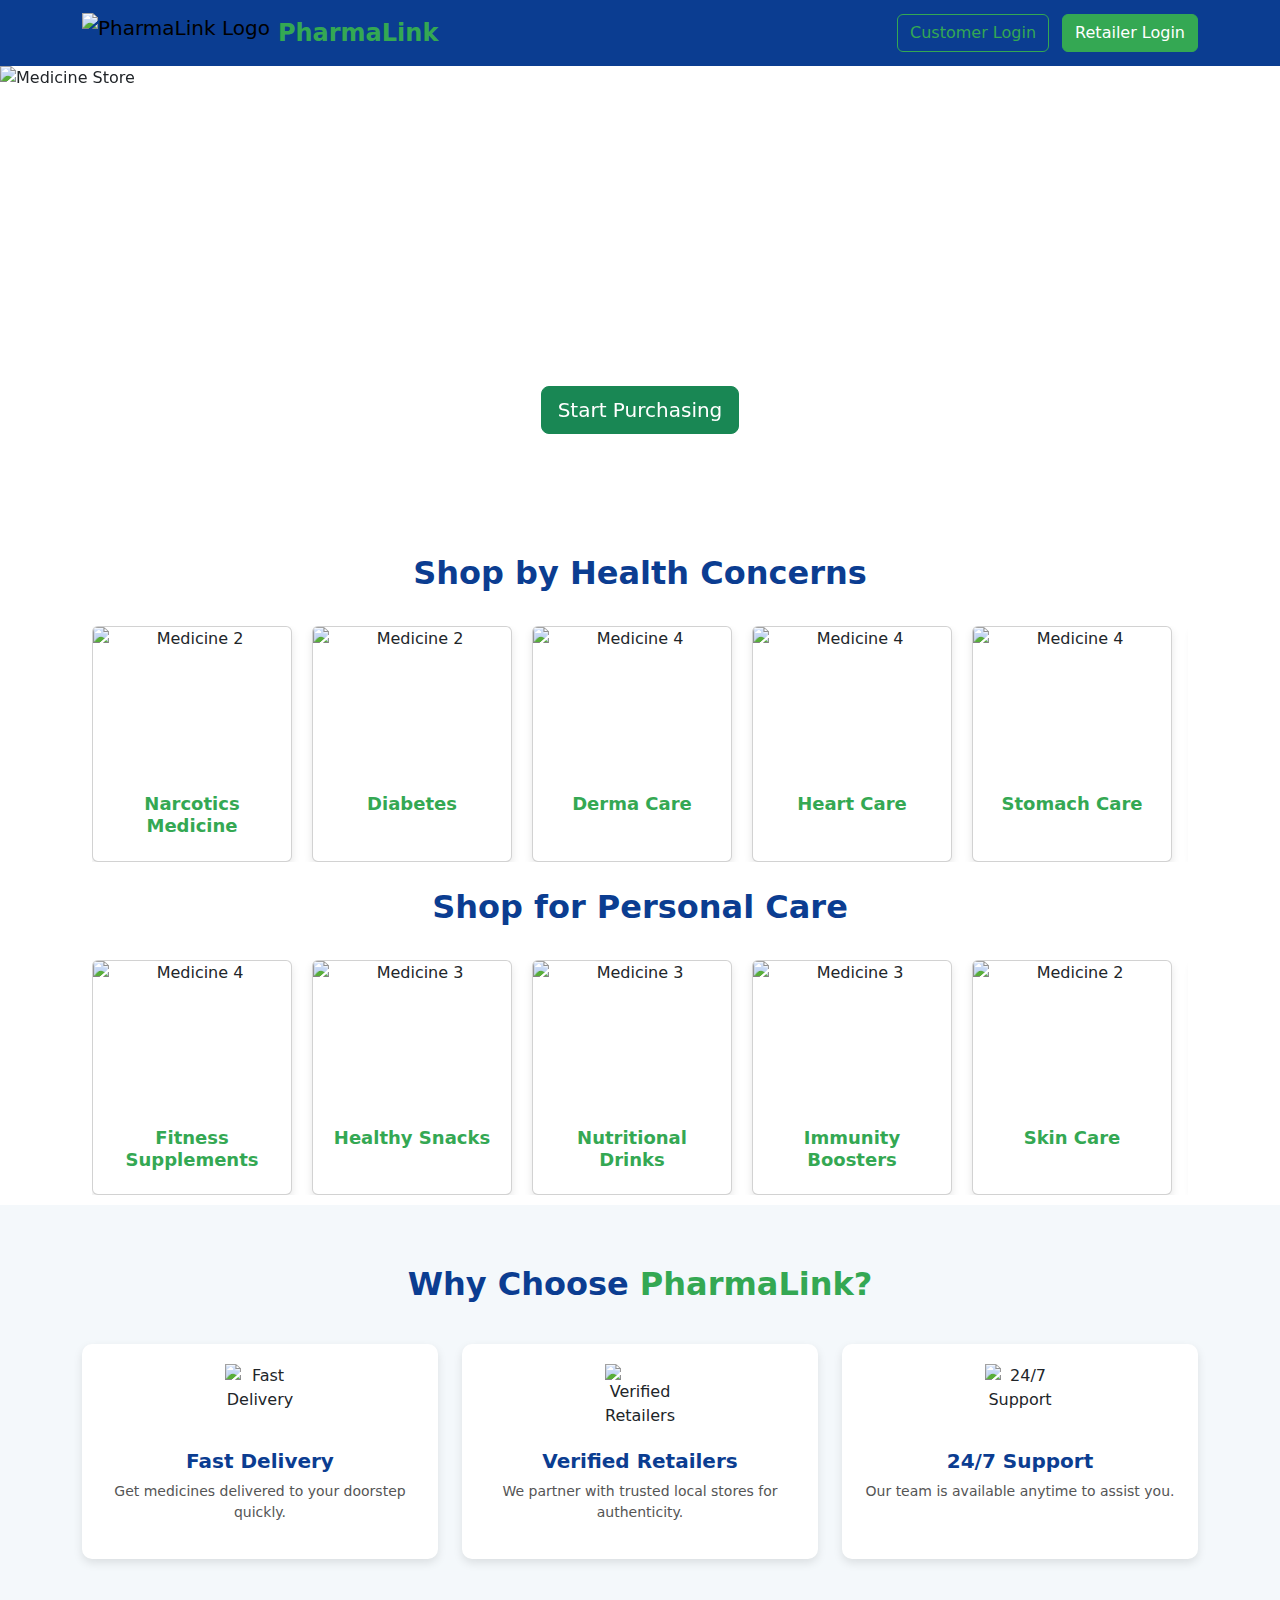
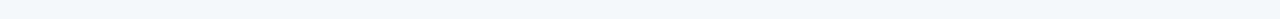
==== index.html @ 3da6a0cf "Add files via upload" ====
<!DOCTYPE html>
<html lang="en">
<head>
    <meta charset="UTF-8">
    <meta name="viewport" content="width=device-width, initial-scale=1.0">
    <title>PharmaLink - Online Medicine Marketplace</title>
    <link rel="stylesheet" href="styles.css">
    <link href="https://cdn.jsdelivr.net/npm/bootstrap@5.3.0/dist/css/bootstrap.min.css" rel="stylesheet">
</head>
<body>
    <nav class="navbar navbar-expand-lg">
        <div class="container">
            <a class="navbar-brand d-flex align-items-center" href="#">
                <img src="./src/logo-final.png" alt="PharmaLink Logo" height="40" class="me-2">
                <span class="fw-bold fs-4">PharmaLink</span>
            </a>
            <div>
                <a href="./Customer_login.html" class="btn btn-outline-primary me-2">Customer Login</a>
                <a href="./Retailer_login.html" class="btn btn-primary">Retailer Login</a>
            </div>
        </div>
    </nav>
    <div id="heroCarousel" class="carousel slide" data-bs-ride="carousel">
        <div class="carousel-inner">
            <div class="carousel-item active">
                <img src="./src/Carousel5.jpg" class="d-block w-100" alt="Medicine Store">
                <div class="carousel-caption top-0 mt-4">
                    <h1 class="display-4 fw-bold text-uppercase mt-5">Your Trusted Online Medicine Store</h1>
                    <p class="lead text-white mt-4">Find and order medicines from nearby retail stores with fast delivery</p>
                    <a href="#" class="btn btn-lg btn-success mt-4">Start Purchasing</a>
                </div>
            </div>
            <div class="carousel-item">
                <img src="./src/Carousel4.jpg" class="d-block w-100" alt="Fast Delivery">
                <div class="carousel-caption top-0 mt-4">
                    <h1 class="display-4 fw-bold text-uppercase mt-5">Your Trusted Online Medicine Store</h1>
                    <p class="lead text-white mt-4">Find and order medicines from nearby retail stores with fast delivery</p>
                    <a href="#" class="btn btn-lg btn-success mt-4">Start Purchasing</a>
                </div>
            </div>
            <div class="carousel-item">
                <img src="./src/Carousel2.jpg" class="d-block w-100" alt="Fast Delivery">
                <div class="carousel-caption top-0 mt-4">
                    <h1 class="display-4 fw-bold text-uppercase mt-5">Your Trusted Online Medicine Store</h1>
                    <p class="lead text-white mt-4">Find and order medicines from nearby retail stores with fast delivery</p>
                    <a href="#" class="btn btn-lg btn-success mt-4">Start Purchasing</a>
                </div>
            </div>
        </div>
        
        <button class="carousel-control-prev" type="button" data-bs-target="#heroCarousel" data-bs-slide="prev">
            <span class="carousel-control-prev-icon" aria-hidden="true"></span>
        </button>
        <button class="carousel-control-next" type="button" data-bs-target="#heroCarousel" data-bs-slide="next">
            <span class="carousel-control-next-icon" aria-hidden="true"></span>
        </button>
    </div>
    <section class="container my-2">
        <h2 class="text-center fw-bold" style="color: #0b3d91;">Shop by Health Concerns</h2>
        <div class="scroll-container mt-4">
            <div class="scroll-wrapper">
                <a href="./Customer_login.html" class="card">
                    <img src="./src/narco.avif" alt="Medicine 2">
                    <div class="card-body">
                        <h5 class="card-title" style="color: #34a853;">Narcotics Medicine</h5>
                    </div>
                </a>
                <a href="#" class="card">
                    <img src="./src/d1.avif" alt="Medicine 2">
                    <div class="card-body">
                        <h5 class="card-title" style="color: #34a853;">Diabetes</h5>
                    </div>
                </a>
                <a href="#" class="card">
                    <img src="./src/dc.avif" alt="Medicine 4">
                    <div class="card-body">
                        <h5 class="card-title" style="color: #34a853;">Derma Care</h5>
                    </div>
                </a>
                <a href="#" class="card">
                    <img src="./src/hc.avif" alt="Medicine 4">
                    <div class="card-body">
                        <h5 class="card-title" style="color: #34a853;">Heart Care</h5>
                    </div>
                </a>
                <a href="#" class="card">
                    <img src="./src/sc.avif" alt="Medicine 4">
                    <div class="card-body">
                        <h5 class="card-title" style="color: #34a853;">Stomach Care</h5>
                    </div>
                </a>
                <a href="#" class="card">
                    <img src="./src/lc.avif" alt="Medicine 4">
                    <div class="card-body">
                        <h5 class="card-title" style="color: #34a853;">Liver Care</h5>
                    </div>
                </a>
                <a href="#" class="card">
                    <img src="./src/bjm.avif" alt="Medicine 4">
                    <div class="card-body">
                        <h5 class="card-title" style="color: #34a853;">Bone, Joint & Muscle Care</h5>
                    </div>
                </a>
                <a href="#" class="card">
                    <img src="./src/kc.avif" alt="Medicine 4">
                    <div class="card-body">
                        <h5 class="card-title" style="color: #34a853;">Kidney Care</h5>
                    </div>
                </a>
                <a href="#" class="card">
                    <img src="./src/rc.avif" alt="Medicine 4">
                    <div class="card-body">
                        <h5 class="card-title" style="color: #34a853;">Respiratory Care</h5>
                    </div>
                </a>
                <a href="#" class="card">
                    <img src="./src/ec.avif" alt="Medicine 4">
                    <div class="card-body">
                        <h5 class="card-title" style="color: #34a853;">Eye Care</h5>
                    </div>
                </a>
                <a href="#" class="card">
                    <img src="./src/dec.jpg" alt="Medicine 4">
                    <div class="card-body">
                        <h5 class="card-title" style="color: #34a853;">Dental Care</h5>
                    </div>
                </a>
                <a href="#" class="card">
                    <img src="./src/anti.jpeg" alt="Medicine 3">
                    <div class="card-body">
                        <h5 class="card-title" style="color: #34a853;">Antibiotic</h5>
                    </div>
                </a>
            </div>
        </div>
    </section>
    
    <section class="container mt-3">
        <h2 class="text-center fw-bold" style="color: #0b3d91;">Shop for Personal Care</h2>
        <div class="scroll-container mt-4">
            <div class="scroll-wrapper">
                <a href="#" class="card">
                    <img src="./src/fs.avif" alt="Medicine 4">
                    <div class="card-body">
                        <h5 class="card-title" style="color: #34a853;">Fitness Supplements</h5>
                    </div>
                </a>
                <a href="#" class="card">
                    <img src="./src/healthy.jpg" alt="Medicine 3">
                    <div class="card-body">
                        <h5 class="card-title" style="color: #34a853;">Healthy Snacks</h5>
                    </div>
                </a>
                <a href="#" class="card">
                    <img src="./src/nd.jpg" alt="Medicine 3">
                    <div class="card-body">
                        <h5 class="card-title" style="color: #34a853;">Nutritional Drinks</h5>
                    </div>
                </a>
                <a href="#" class="card">
                    <img src="./src/imb.jpg" alt="Medicine 3">
                    <div class="card-body">
                        <h5 class="card-title" style="color: #34a853;">Immunity Boosters</h5>
                    </div>
                </a>
                <a href="#" class="card">
                    <img src="./src/skinc.jpg" alt="Medicine 2">
                    <div class="card-body">
                        <h5 class="card-title" style="color: #34a853;">Skin Care</h5>
                    </div>
                </a>
                <a href="#" class="card">
                    <img src="./src/hair.jpg" alt="Medicine 4">
                    <div class="card-body">
                        <h5 class="card-title" style="color: #34a853;">Hair Care</h5>
                    </div>
                </a>
                <a href="#" class="card">
                    <img src="./src/dec.jpg" alt="Medicine 4">
                    <div class="card-body">
                        <h5 class="card-title" style="color: #34a853;">Oral Care</h5>
                    </div>
                </a>
                <a href="#" class="card">
                    <img src="./src/elderly.avif" alt="Medicine 4">
                    <div class="card-body">
                        <h5 class="card-title" style="color: #34a853;">Elderly Care</h5>
                    </div>
                </a>
                <a href="#" class="card">
                    <img src="./src/baby.avif" alt="Medicine 4">
                    <div class="card-body">
                        <h5 class="card-title" style="color: #34a853;">Baby Care</h5>
                    </div>
                </a>
                <a href="#" class="card">
                    <img src="./src/women.avif" alt="Medicine 4">
                    <div class="card-body">
                        <h5 class="card-title" style="color: #34a853;">Women Care</h5>
                    </div>
                </a>
                <a href="#" class="card">
                    <img src="./src/men.jpg" alt="Medicine 4">
                    <div class="card-body">
                        <h5 class="card-title" style="color: #34a853;">Men Grooming</h5>
                    </div>
                </a>
                <a href="#" class="card">
                    <img src="./src/pet.jpg" alt="Medicine 4">
                    <div class="card-body">
                        <h5 class="card-title" style="color: #34a853;">Pet Care</h5>
                    </div>
                </a>
                <a href="#" class="card">
                    <img src="./src/wellnes.avif" alt="Medicine 4">
                    <div class="card-body">
                        <h5 class="card-title" style="color: #34a853;">Sexual Wellness</h5>
                    </div>
                </a>
            </div>
        </div>
    </section>
    
    <section class="features-section">
        <div class="container text-center">
            <h2 class="section-title">Why Choose <span>PharmaLink?</span></h2>
            <div class="row">
                <div class="col-md-4">
                    <div class="feature-card">
                        <img src="./src/fd1.png" alt="Fast Delivery">
                        <h5>Fast Delivery</h5>
                        <p>Get medicines delivered to your doorstep quickly.</p>
                    </div>
                </div>
                <div class="col-md-4">
                    <div class="feature-card">
                        <img src="./src/vs.webp" alt="Verified Retailers">
                        <h5>Verified Retailers</h5>
                        <p>We partner with trusted local stores for authenticity.</p>
                    </div>
                </div>
                <div class="col-md-4">
                    <div class="feature-card">
                        <img src="./src/24d.avif" alt="24/7 Support">
                        <h5>24/7 Support</h5>
                        <p>Our team is available anytime to assist you.</p>
                    </div>
                </div>
            </div>
        </div>
    </section>
    
    <script src="https://cdn.jsdelivr.net/npm/bootstrap@5.3.0/dist/js/bootstrap.bundle.min.js"></script>
</body>
</html>
---- styles.css ----
/* Navbar Styling */
.navbar {
    background-color: #0b3d91; /* Dark Blue from logo */
}
.navbar .navbar-brand span {
    color: #34a853; /* Green from logo */
}
.navbar .btn-outline-primary {
    color: #34a853;
    border-color: #34a853;
}
.navbar .btn-outline-primary:hover {
    background-color: #34a853;
    color: white;
}
.navbar .btn-primary {
    background-color: #34a853;
    border-color: #34a853;
}
/* Hero Section */
.hero {
    background: url('/mnt/data/A_digital_photograph_for_an_online_medicine_store_.png') no-repeat center center;
    background-size: cover;
    color: white;
    height: 60vh;
    display: flex;
    align-items: center;
    justify-content: center;
    text-align: center;
    position: relative;
}
.hero-overlay {
    position: absolute;
    top: 0;
    left: 0;
    width: 100%;
    height: 100%;
    background: rgba(0, 0, 0, 0.5);
}
.hero-content {
    position: relative;
    z-index: 2;
    padding: 20px;
    max-width: 90%;
}

/* Carousel Text */

.carousel-item {
    position: relative;
    height: 480px;
}
.carousel-item img {
    height: 450px; /* Keeps it rectangular */
    object-fit: cover; /* Prevents stretching */
}
.carousel-item p{
    color: #D1E7DD;
}
.scroll-container {
    position: relative;
    display: flex;
    align-items: center;
    overflow: hidden;
    padding: 10px;
}

.scroll-wrapper {
    display: flex;
    gap: 20px;
    overflow-x: auto;
    scroll-behavior: smooth;
    -ms-overflow-style: none;  /* Hides scrollbar for IE and Edge */
    scrollbar-width: none;  /* Hides scrollbar for Firefox */
}

.scroll-wrapper::-webkit-scrollbar {
    display: none; /* Hides scrollbar for Chrome, Safari */
}

/* Card Styling */
.card {
    width: 200px;
    background: #ffffff;
    border-radius: 10px;
    overflow: hidden;
    box-shadow: 0px 4px 8px rgba(0, 0, 0, 0.1);
    text-align: center;
    flex: 0 0 auto;
    text-decoration: none;
    color: inherit;
    transition: transform 0.3s ease, box-shadow 0.3s ease;
}

/* Image Styling */
.card img {
    width: 100%;
    height: 150px;
    object-fit: cover;
    transition: transform 0.3s ease;
}

/* Hover Effects */
.card:hover {
    transform: translateY(-8px);
    box-shadow: 0px 8px 16px rgba(0, 0, 0, 0.2);
    cursor: pointer;
}

.card:hover img {
    transform: scale(1.1);
}

/* Card Text */
.card-body {
    padding: 15px;
}

.card-title {
    font-size: 18px;
    color: #0b3d91;
    font-weight: bold;
}

/* Scroll Buttons */
.scroll-btn {
    position: absolute;
    background-color: rgba(11, 61, 145, 0.8);
    color: white;
    border: none;
    cursor: pointer;
    padding: 10px 15px;
    font-size: 20px;
    border-radius: 50%;
    transition: background 0.3s ease;
}

.scroll-btn:hover {
    background-color: #34a853;
}

.left {
    left: 0;
}

.right {
    right: 0;
}


.features-section {
    background-color: #f4f8fb; /* Light background for contrast */
    padding: 60px 0;
}

.section-title {
    color: #0b3d91; /* Dark blue */
    font-weight: bold;
    margin-bottom: 40px;
}

.section-title span {
    color: #34a853; /* Green highlight */
}

.feature-card {
    background: white;
    padding: 20px;
    border-radius: 10px;
    box-shadow: 0 4px 10px rgba(0, 0, 0, 0.1);
    transition: transform 0.3s ease-in-out;
    display: flex;
    flex-direction: column;
    justify-content: center;
    align-items: center;
    height: 100%;
}

.feature-card:hover {
    transform: scale(1.05);
}

.feature-card img {
    width: 70px; /* Increased size */
    height: 70px; /* Maintain aspect ratio */
    margin-bottom: 15px;
}

.feature-card h5 {
    color: #0b3d91;
    font-weight: bold;
}

.feature-card p {
    color: #555;
    font-size: 14px;
    flex-grow: 1;
}
.row {
    display: flex;
    flex-wrap: wrap;
    justify-content: center;
}
.navbar-brand {
    text-decoration: none !important;
}
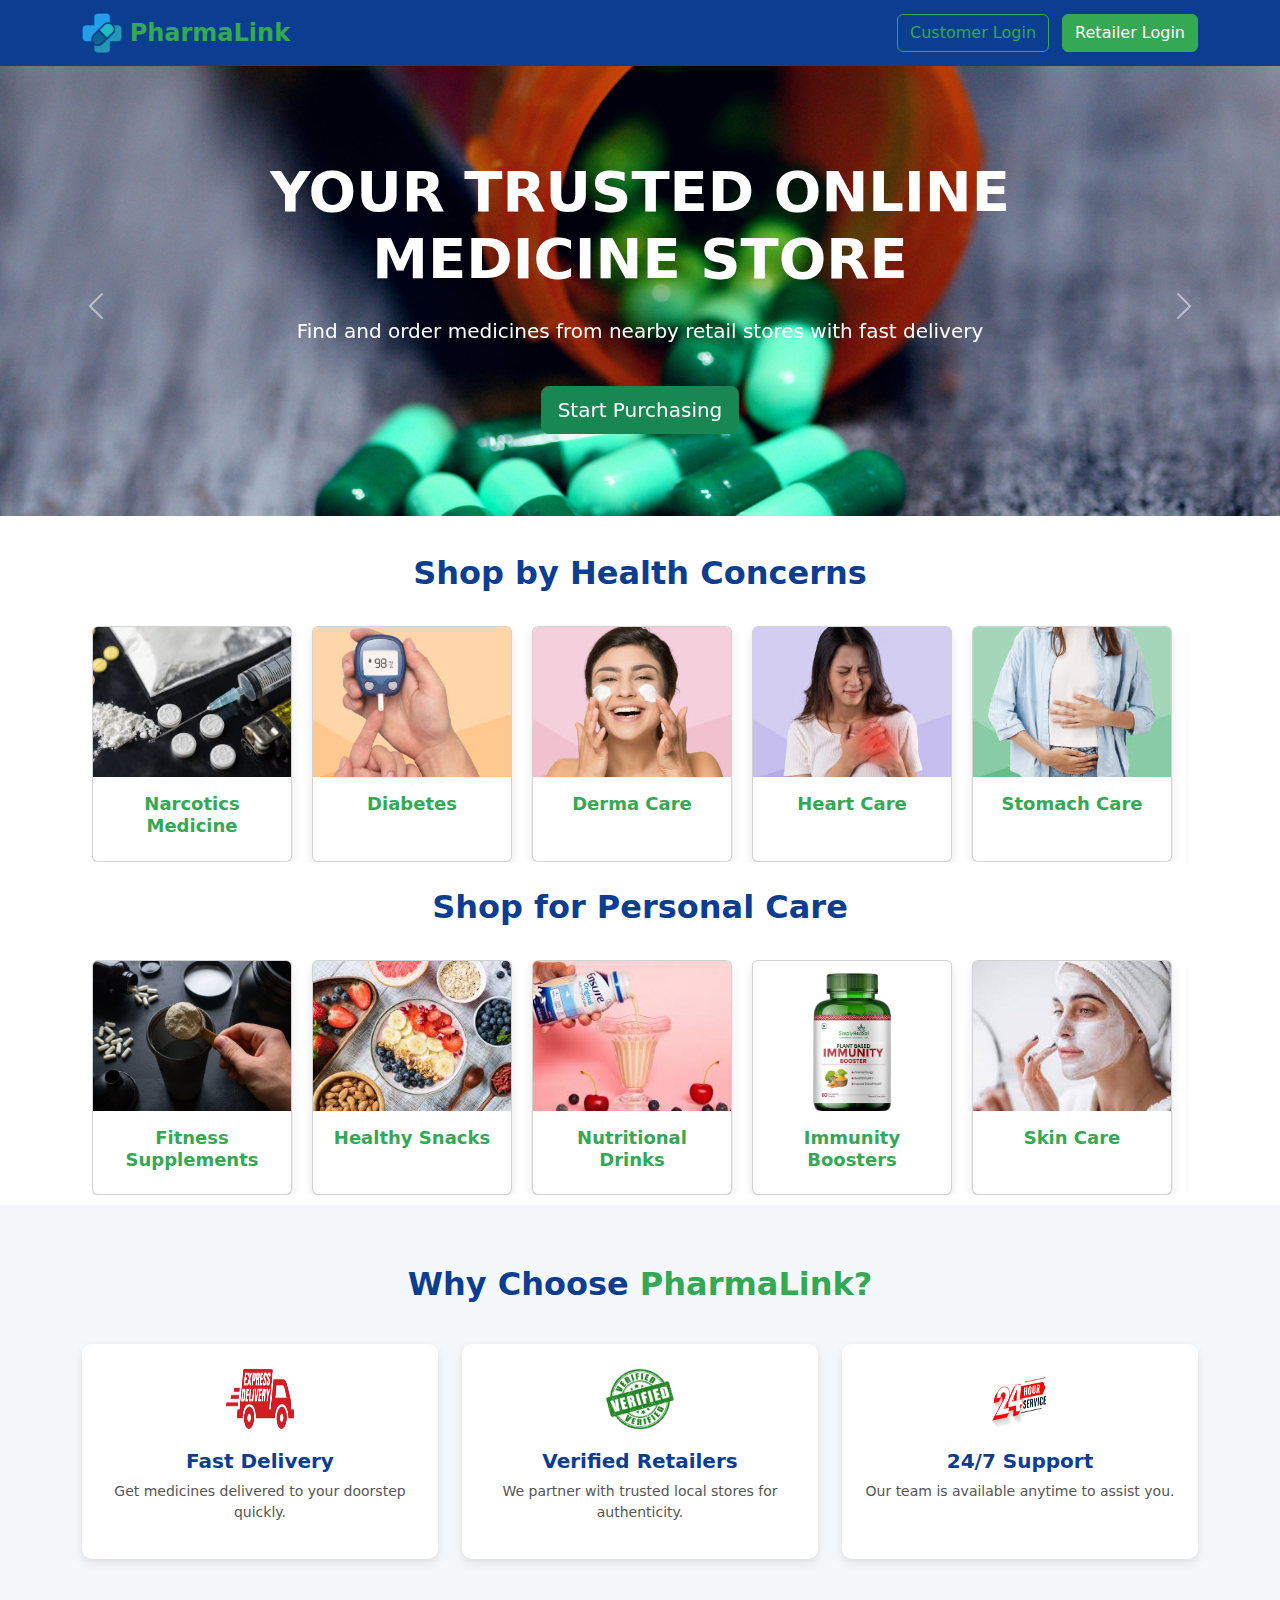
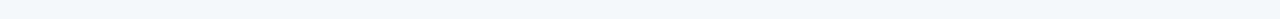
==== commit 17f9810f: "Update index.html" ====
--- a/index.html
+++ b/index.html
@@ -65,67 +65,67 @@
                         <h5 class="card-title" style="color: #34a853;">Narcotics Medicine</h5>
                     </div>
                 </a>
-                <a href="#" class="card">
+                <a href="./Customer_login.html" class="card">
                     <img src="./src/d1.avif" alt="Medicine 2">
                     <div class="card-body">
                         <h5 class="card-title" style="color: #34a853;">Diabetes</h5>
                     </div>
                 </a>
-                <a href="#" class="card">
+                <a href="./Customer_login.html" class="card">
                     <img src="./src/dc.avif" alt="Medicine 4">
                     <div class="card-body">
                         <h5 class="card-title" style="color: #34a853;">Derma Care</h5>
                     </div>
                 </a>
-                <a href="#" class="card">
+                <a href="./Customer_login.html" class="card">
                     <img src="./src/hc.avif" alt="Medicine 4">
                     <div class="card-body">
                         <h5 class="card-title" style="color: #34a853;">Heart Care</h5>
                     </div>
                 </a>
-                <a href="#" class="card">
+                <a href="./Customer_login.html" class="card">
                     <img src="./src/sc.avif" alt="Medicine 4">
                     <div class="card-body">
                         <h5 class="card-title" style="color: #34a853;">Stomach Care</h5>
                     </div>
                 </a>
-                <a href="#" class="card">
+                <a href="./Customer_login.html" class="card">
                     <img src="./src/lc.avif" alt="Medicine 4">
                     <div class="card-body">
                         <h5 class="card-title" style="color: #34a853;">Liver Care</h5>
                     </div>
                 </a>
-                <a href="#" class="card">
+                <a href="./Customer_login.html" class="card">
                     <img src="./src/bjm.avif" alt="Medicine 4">
                     <div class="card-body">
                         <h5 class="card-title" style="color: #34a853;">Bone, Joint & Muscle Care</h5>
                     </div>
                 </a>
-                <a href="#" class="card">
+                <a href="./Customer_login.html" class="card">
                     <img src="./src/kc.avif" alt="Medicine 4">
                     <div class="card-body">
                         <h5 class="card-title" style="color: #34a853;">Kidney Care</h5>
                     </div>
                 </a>
-                <a href="#" class="card">
+                <a href="./Customer_login.html" class="card">
                     <img src="./src/rc.avif" alt="Medicine 4">
                     <div class="card-body">
                         <h5 class="card-title" style="color: #34a853;">Respiratory Care</h5>
                     </div>
                 </a>
-                <a href="#" class="card">
+                <a href="./Customer_login.html" class="card">
                     <img src="./src/ec.avif" alt="Medicine 4">
                     <div class="card-body">
                         <h5 class="card-title" style="color: #34a853;">Eye Care</h5>
                     </div>
                 </a>
-                <a href="#" class="card">
+                <a href="./Customer_login.html" class="card">
                     <img src="./src/dec.jpg" alt="Medicine 4">
                     <div class="card-body">
                         <h5 class="card-title" style="color: #34a853;">Dental Care</h5>
                     </div>
                 </a>
-                <a href="#" class="card">
+                <a href="./Customer_login.html" class="card">
                     <img src="./src/anti.jpeg" alt="Medicine 3">
                     <div class="card-body">
                         <h5 class="card-title" style="color: #34a853;">Antibiotic</h5>
@@ -139,79 +139,79 @@
         <h2 class="text-center fw-bold" style="color: #0b3d91;">Shop for Personal Care</h2>
         <div class="scroll-container mt-4">
             <div class="scroll-wrapper">
-                <a href="#" class="card">
+                <a href="./Customer_login.html" class="card">
                     <img src="./src/fs.avif" alt="Medicine 4">
                     <div class="card-body">
                         <h5 class="card-title" style="color: #34a853;">Fitness Supplements</h5>
                     </div>
                 </a>
-                <a href="#" class="card">
+                <a href="./Customer_login.html" class="card">
                     <img src="./src/healthy.jpg" alt="Medicine 3">
                     <div class="card-body">
                         <h5 class="card-title" style="color: #34a853;">Healthy Snacks</h5>
                     </div>
                 </a>
-                <a href="#" class="card">
+                <a href="./Customer_login.html" class="card">
                     <img src="./src/nd.jpg" alt="Medicine 3">
                     <div class="card-body">
                         <h5 class="card-title" style="color: #34a853;">Nutritional Drinks</h5>
                     </div>
                 </a>
-                <a href="#" class="card">
+                <a href="./Customer_login.html" class="card">
                     <img src="./src/imb.jpg" alt="Medicine 3">
                     <div class="card-body">
                         <h5 class="card-title" style="color: #34a853;">Immunity Boosters</h5>
                     </div>
                 </a>
-                <a href="#" class="card">
+                <a href="./Customer_login.html" class="card">
                     <img src="./src/skinc.jpg" alt="Medicine 2">
                     <div class="card-body">
                         <h5 class="card-title" style="color: #34a853;">Skin Care</h5>
                     </div>
                 </a>
-                <a href="#" class="card">
+                <a href="./Customer_login.html" class="card">
                     <img src="./src/hair.jpg" alt="Medicine 4">
                     <div class="card-body">
                         <h5 class="card-title" style="color: #34a853;">Hair Care</h5>
                     </div>
                 </a>
-                <a href="#" class="card">
+                <a href="./Customer_login.html" class="card">
                     <img src="./src/dec.jpg" alt="Medicine 4">
                     <div class="card-body">
                         <h5 class="card-title" style="color: #34a853;">Oral Care</h5>
                     </div>
                 </a>
-                <a href="#" class="card">
+                <a href="./Customer_login.html" class="card">
                     <img src="./src/elderly.avif" alt="Medicine 4">
                     <div class="card-body">
                         <h5 class="card-title" style="color: #34a853;">Elderly Care</h5>
                     </div>
                 </a>
-                <a href="#" class="card">
+                <a href="./Customer_login.html" class="card">
                     <img src="./src/baby.avif" alt="Medicine 4">
                     <div class="card-body">
                         <h5 class="card-title" style="color: #34a853;">Baby Care</h5>
                     </div>
                 </a>
-                <a href="#" class="card">
+                <a href="./Customer_login.html" class="card">
                     <img src="./src/women.avif" alt="Medicine 4">
                     <div class="card-body">
                         <h5 class="card-title" style="color: #34a853;">Women Care</h5>
                     </div>
                 </a>
-                <a href="#" class="card">
+                <a href="./Customer_login.html" class="card">
                     <img src="./src/men.jpg" alt="Medicine 4">
                     <div class="card-body">
                         <h5 class="card-title" style="color: #34a853;">Men Grooming</h5>
                     </div>
                 </a>
-                <a href="#" class="card">
+                <a href="./Customer_login.html" class="card">
                     <img src="./src/pet.jpg" alt="Medicine 4">
                     <div class="card-body">
                         <h5 class="card-title" style="color: #34a853;">Pet Care</h5>
                     </div>
                 </a>
-                <a href="#" class="card">
+                <a href="./Customer_login.html" class="card">
                     <img src="./src/wellnes.avif" alt="Medicine 4">
                     <div class="card-body">
                         <h5 class="card-title" style="color: #34a853;">Sexual Wellness</h5>
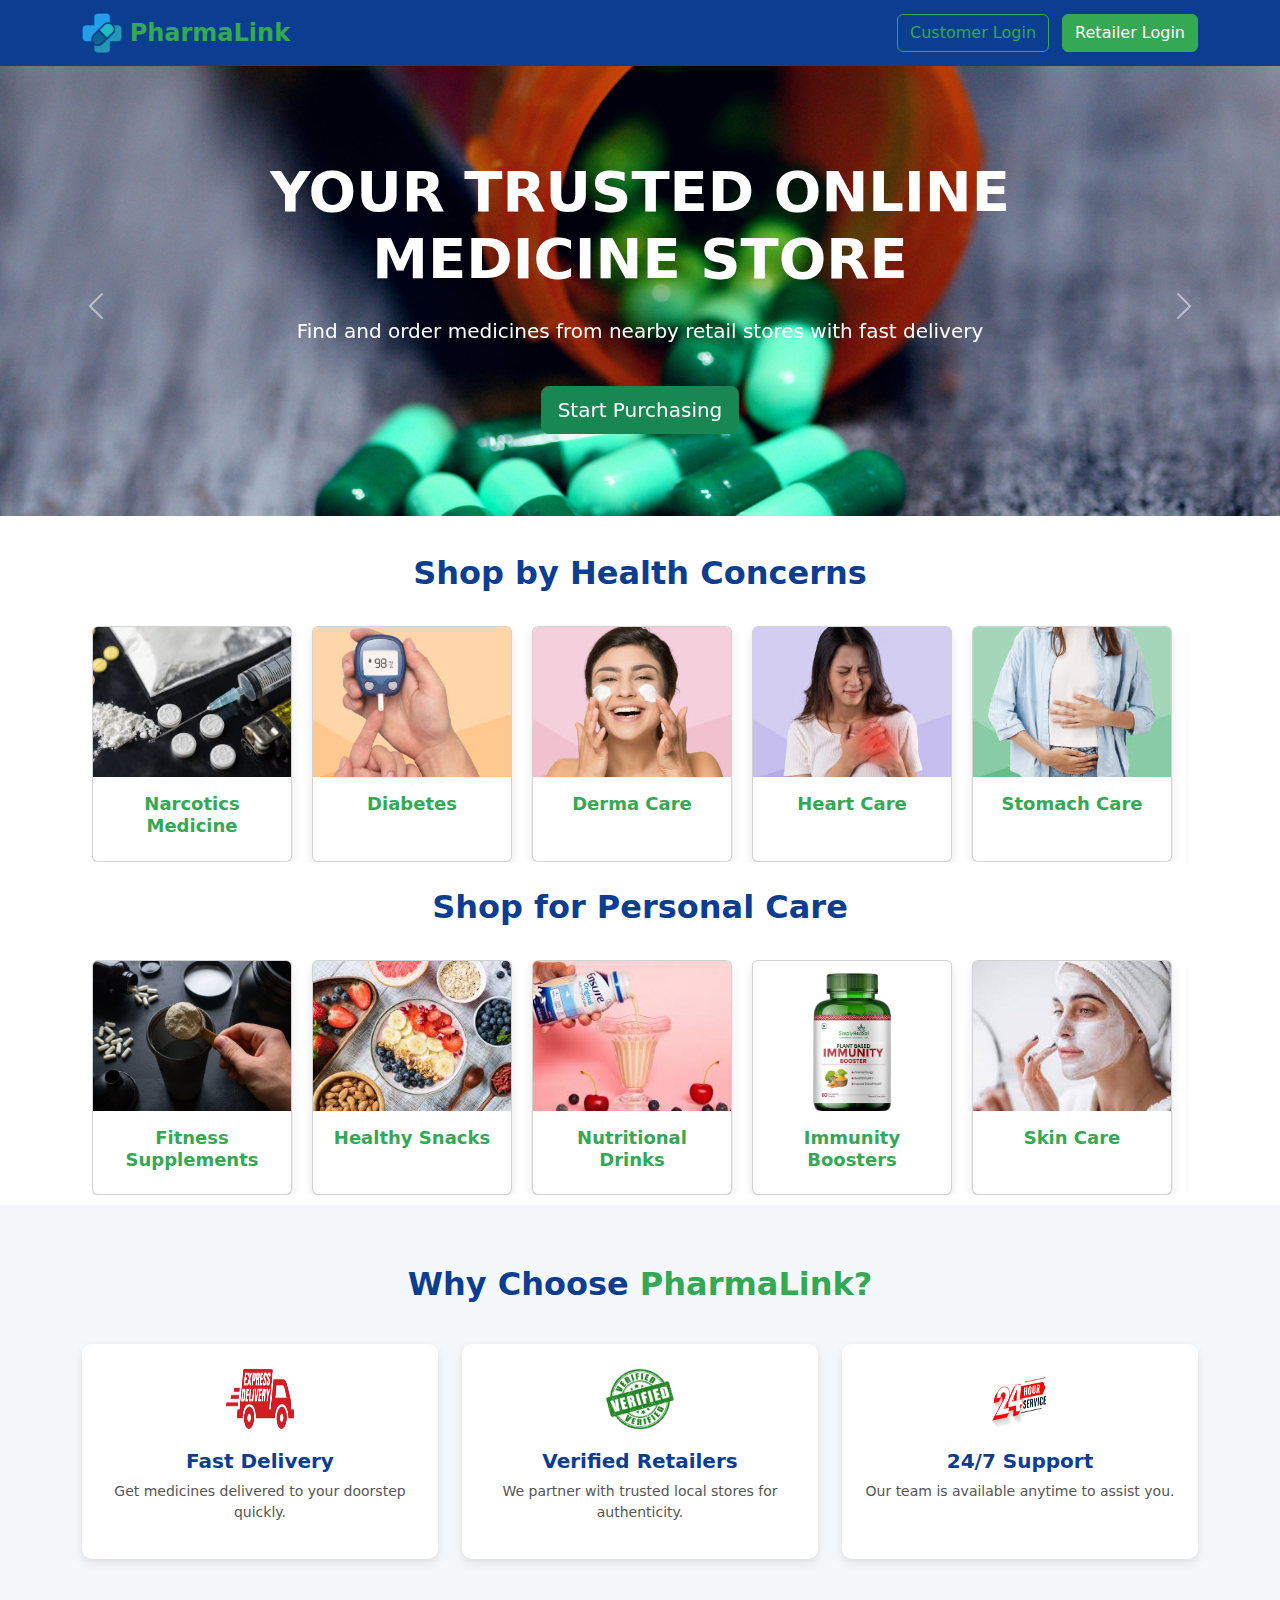
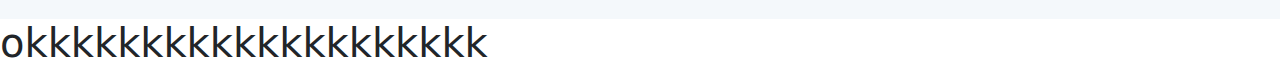
==== commit 302ba966: "Update index.html" ====
--- a/index.html
+++ b/index.html
@@ -27,7 +27,7 @@
                 <div class="carousel-caption top-0 mt-4">
                     <h1 class="display-4 fw-bold text-uppercase mt-5">Your Trusted Online Medicine Store</h1>
                     <p class="lead text-white mt-4">Find and order medicines from nearby retail stores with fast delivery</p>
-                    <a href="#" class="btn btn-lg btn-success mt-4">Start Purchasing</a>
+                    <a href="./Customer_login.html" class="btn btn-lg btn-success mt-4">Start Purchasing</a>
                 </div>
             </div>
             <div class="carousel-item">
@@ -35,7 +35,7 @@
                 <div class="carousel-caption top-0 mt-4">
                     <h1 class="display-4 fw-bold text-uppercase mt-5">Your Trusted Online Medicine Store</h1>
                     <p class="lead text-white mt-4">Find and order medicines from nearby retail stores with fast delivery</p>
-                    <a href="#" class="btn btn-lg btn-success mt-4">Start Purchasing</a>
+                    <a href="./Customer_login.html" class="btn btn-lg btn-success mt-4">Start Purchasing</a>
                 </div>
             </div>
             <div class="carousel-item">
@@ -43,7 +43,7 @@
                 <div class="carousel-caption top-0 mt-4">
                     <h1 class="display-4 fw-bold text-uppercase mt-5">Your Trusted Online Medicine Store</h1>
                     <p class="lead text-white mt-4">Find and order medicines from nearby retail stores with fast delivery</p>
-                    <a href="#" class="btn btn-lg btn-success mt-4">Start Purchasing</a>
+                    <a href="./Customer_login.html" class="btn btn-lg btn-success mt-4">Start Purchasing</a>
                 </div>
             </div>
         </div>
@@ -249,7 +249,7 @@
             </div>
         </div>
     </section>
-    
+    <h1>okkkkkkkkkkkkkkkkkkkk</h1>
     <script src="https://cdn.jsdelivr.net/npm/bootstrap@5.3.0/dist/js/bootstrap.bundle.min.js"></script>
 </body>
 </html>
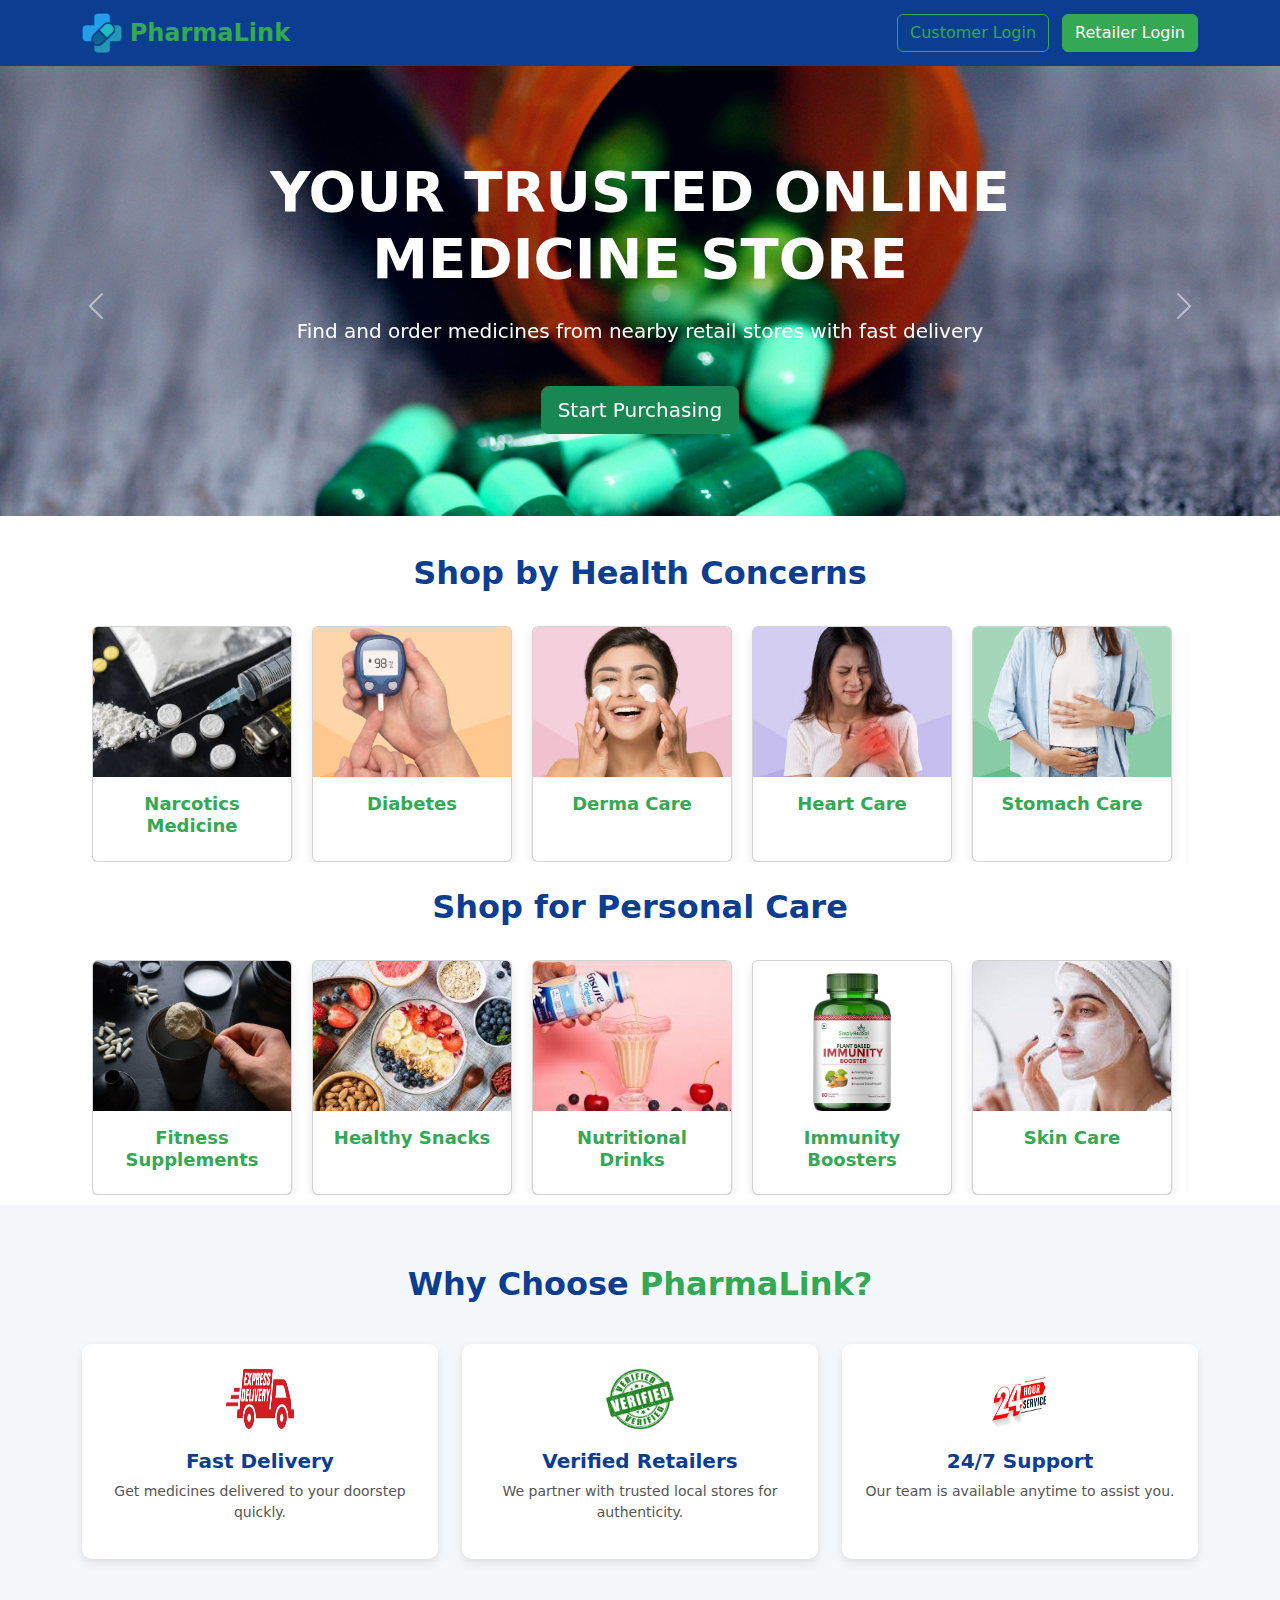
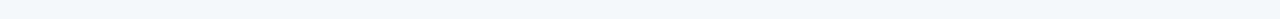
==== commit 4942c113: "final" ====
--- a/index.html
+++ b/index.html
@@ -249,7 +249,6 @@
             </div>
         </div>
     </section>
-    <h1>okkkkkkkkkkkkkkkkkkkk</h1>
     <script src="https://cdn.jsdelivr.net/npm/bootstrap@5.3.0/dist/js/bootstrap.bundle.min.js"></script>
 </body>
 </html>
